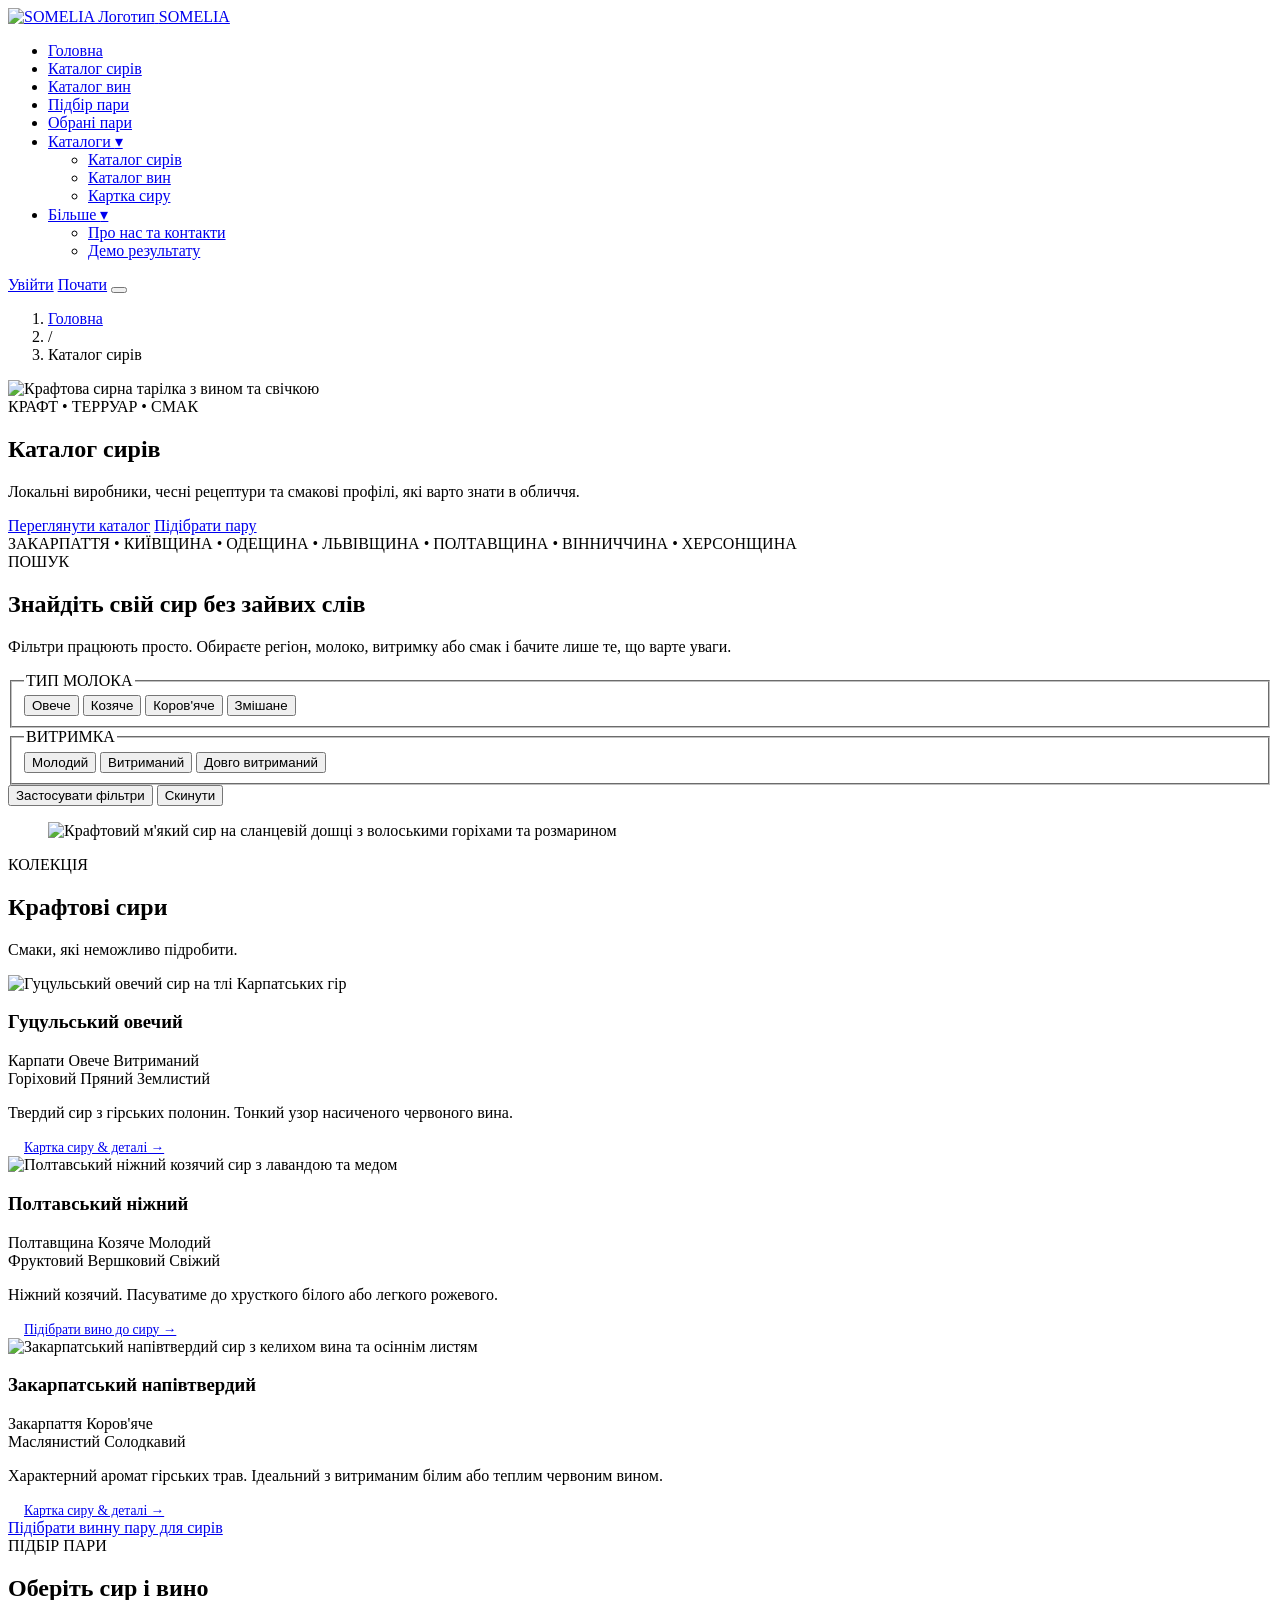
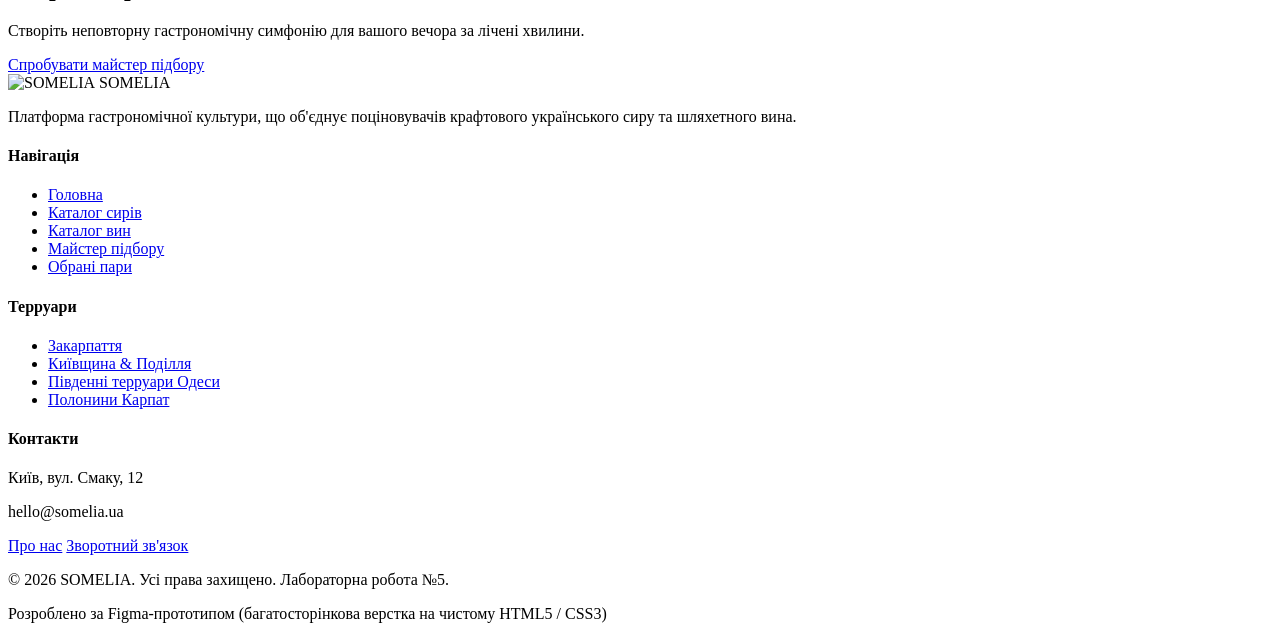
==== cheese-catalog.html @ 2a5dd24c "feat(core): додати семантичну структуру лендингу та сторінок SOMELIA" ====
﻿<!DOCTYPE html>
<html lang="uk">
<head>
  <meta charset="UTF-8">
  <meta name="viewport" content="width=device-width, initial-scale=1.0">
  <meta name="description" content="Каталог українських крафтових сирів SOMELIA. Локальні сироварні, чесні рецептури, витримка та підбір ідеального вина.">
  <title>SOMELIA — Каталог сирів | Крафт, терруар, смак</title>

  <!-- Google Fonts: Playfair Display & Inter -->
  <link rel="preconnect" href="https://fonts.googleapis.com">
  <link rel="preconnect" href="https://fonts.gstatic.com" crossorigin>
  <link href="https://fonts.googleapis.com/css2?family=Inter:wght@400;500;600;700&family=Playfair+Display:ital,wght@0,500;0,600;0,700;1,400&display=swap" rel="stylesheet">

  <!-- Main Stylesheet -->
  <link rel="stylesheet" href="css/style.css">
  <script src="js/mobile-nav.js"></script>
</head>
<body>

  <!-- ================= SITE HEADER ================= -->
  <header class="site-header" role="banner">
    <div class="container header-container">
      <a href="index.html" class="brand-logo" aria-label="SOMELIA — На головну">
        <img src="assets/images/somelia_sheep_icon.png" alt="SOMELIA Логотип" class="logo-icon" width="38" height="38">
        <span class="logo-text">SOMELIA</span>
      </a>

      <!-- Desktop Navigation -->
      <nav class="main-nav" aria-label="Головна навігація сайту">
        <ul class="nav-list">
          <li class="nav-item"><a href="index.html" class="nav-link">Головна</a></li>
          <li class="nav-item"><a href="cheese-catalog.html" class="nav-link active">Каталог сирів</a></li>
          <li class="nav-item"><a href="wine-catalog.html" class="nav-link">Каталог вин</a></li>
          <li class="nav-item"><a href="pairing-wizard.html" class="nav-link">Підбір пари</a></li>
          <li class="nav-item"><a href="favorites.html" class="nav-link">Обрані пари</a></li>
          <li class="nav-item dropdown">
            <a href="cheese-catalog.html" class="nav-link dropdown-toggle" aria-haspopup="true" aria-expanded="false">
              Каталоги <span class="chevron-icon">▾</span>
            </a>
            <ul class="dropdown-menu">
              <li><a href="cheese-catalog.html">Каталог сирів</a></li>
              <li><a href="wine-catalog.html">Каталог вин</a></li>
              <li><a href="product-card.html">Картка сиру</a></li>
            </ul>
          </li>
          <li class="nav-item dropdown">
            <a href="contacts.html" class="nav-link dropdown-toggle" aria-haspopup="true" aria-expanded="false">
              Більше <span class="chevron-icon">▾</span>
            </a>
            <ul class="dropdown-menu">
              <li><a href="contacts.html">Про нас та контакти</a></li>
              <li><a href="pairing-result.html">Демо результату</a></li>
            </ul>
          </li>
        </ul>
      </nav>

      <!-- Header Actions -->
      <div class="header-actions">
        <a href="contacts.html" class="login-link">Увійти</a>
        <a href="pairing-wizard.html" class="btn btn-primary-dark">Почати</a>
        <button class="mobile-menu-btn" id="mobileMenuToggle" onclick="toggleSomeliaMenu(event)" aria-label="Відкрити головне меню" aria-expanded="false">
          <span class="hamburger-bar"></span>
          <span class="hamburger-bar"></span>
          <span class="hamburger-bar"></span>
        </button>
      </div>
    </div>

    <!-- Mobile Drawer Navigation -->
    <div id="mobileMenu" class="mobile-nav-drawer" style="display:none;">
      <nav class="mobile-nav-links">
        <a href="index.html">Головна</a>
        <a href="cheese-catalog.html">Каталог сирів</a>
        <a href="wine-catalog.html">Каталог вин</a>
        <a href="pairing-wizard.html">Підбір пари</a>
        <a href="favorites.html">Обрані пари</a>
        <a href="contacts.html">Про нас та контакти</a>
      </nav>
      <div class="mobile-nav-actions">
        <a href="contacts.html" class="mobile-btn-outline">Увійти в кабінет</a>
        <a href="pairing-wizard.html" class="mobile-btn-primary">Почати підбір пари</a>
      </div>
    </div>
  </header>

  <!-- ================= BREADCRUMBS ================= -->
  <nav class="breadcrumbs-nav" aria-label="Шлях сторінками">
    <div class="container">
      <ol class="breadcrumbs-list">
        <li><a href="index.html">Головна</a></li>
        <li class="breadcrumbs-sep">/</li>
        <li class="breadcrumbs-current" aria-current="page">Каталог сирів</li>
      </ol>
    </div>
  </nav>

  <!-- ================= MAIN CONTENT ================= -->
  <main id="main-content">

    <!-- 1. SECTION: HERO «Каталог сирів» -->
    <section class="catalog-hero-section" aria-labelledby="catalog-hero-title">
      <div class="catalog-hero-bg">
        <img src="assets/images/cheese_hero.png" alt="Крафтова сирна тарілка з вином та свічкою" class="catalog-hero-img">
        <div class="catalog-hero-overlay"></div>
      </div>
      <div class="container catalog-hero-container">
        <div class="catalog-hero-content">
          <span class="eyebrow-gold">КРАФТ • ТЕРРУАР • СМАК</span>
          <h1 id="catalog-hero-title" class="catalog-hero-title">Каталог сирів</h1>
          <p class="catalog-hero-subtitle">Локальні виробники, чесні рецептури та смакові профілі, які варто знати в обличчя.</p>
          <div class="catalog-hero-btns">
            <a href="#cheese-collection" class="btn btn-gold">Переглянути каталог</a>
            <a href="pairing-wizard.html" class="btn btn-outline-light">Підібрати пару</a>
          </div>
        </div>
      </div>

      <!-- Terroir Regions Yellow Strip -->
      <nav class="terroir-strip" aria-label="Регіони терруарів">
        <div class="container terroir-container">
          <span class="terroir-tag">ЗАКАРПАТТЯ</span>
          <span class="terroir-sep">•</span>
          <span class="terroir-tag">КИЇВЩИНА</span>
          <span class="terroir-sep">•</span>
          <span class="terroir-tag">ОДЕЩИНА</span>
          <span class="terroir-sep">•</span>
          <span class="terroir-tag">ЛЬВІВЩИНА</span>
          <span class="terroir-sep">•</span>
          <span class="terroir-tag">ПОЛТАВЩИНА</span>
          <span class="terroir-sep">•</span>
          <span class="terroir-tag">ВІННИЧЧИНА</span>
          <span class="terroir-sep">•</span>
          <span class="terroir-tag">ХЕРСОНЩИНА</span>
        </div>
      </nav>
    </section>

    <!-- 2. SECTION: ФІЛЬТРАЦІЯ «Знайдіть свій сир без зайвих слів» -->
    <section class="find-cheese-section" aria-labelledby="find-cheese-title">
      <div class="container find-cheese-container">
        <!-- Left: Filters & Form -->
        <div class="find-cheese-content">
          <span class="section-eyebrow">ПОШУК</span>
          <h2 id="find-cheese-title" class="find-cheese-title">Знайдіть свій сир без зайвих слів</h2>
          <p class="find-cheese-desc">Фільтри працюють просто. Обираєте регіон, молоко, витримку або смак і бачите лише те, що варте уваги.</p>

          <form class="cheese-filter-form" role="search" aria-label="Фільтри сирів">
            <!-- Filter Group: Milk Type -->
            <fieldset class="filter-group">
              <legend class="filter-label">ТИП МОЛОКА</legend>
              <div class="filter-pill-options">
                <button type="button" class="btn-filter-pill active" aria-pressed="true">Овече</button>
                <button type="button" class="btn-filter-pill" aria-pressed="false">Козяче</button>
                <button type="button" class="btn-filter-pill" aria-pressed="false">Коров'яче</button>
                <button type="button" class="btn-filter-pill" aria-pressed="false">Змішане</button>
              </div>
            </fieldset>

            <!-- Filter Group: Aging -->
            <fieldset class="filter-group">
              <legend class="filter-label">ВИТРИМКА</legend>
              <div class="filter-pill-options">
                <button type="button" class="btn-filter-pill" aria-pressed="false">Молодий</button>
                <button type="button" class="btn-filter-pill active" aria-pressed="true">Витриманий</button>
                <button type="button" class="btn-filter-pill" aria-pressed="false">Довго витриманий</button>
              </div>
            </fieldset>

            <!-- Buttons -->
            <div class="filter-actions-row">
              <button type="button" class="btn btn-primary-dark">Застосувати фільтри</button>
              <button type="reset" class="btn btn-outline-dark">Скинути</button>
            </div>
          </form>
        </div>

        <!-- Right: Rounded Photo -->
        <div class="find-cheese-visual">
          <figure class="cheese-photo-frame">
            <img src="assets/images/soft_cheese.png" alt="Крафтовий м'який сир на сланцевій дошці з волоськими горіхами та розмарином" class="rounded-cheese-img" loading="lazy">
          </figure>
        </div>
      </div>
    </section>

    <!-- 3. SECTION: «Крафтові сири» (Колекція) -->
    <section id="cheese-collection" class="collection-section" aria-labelledby="collection-title">
      <div class="container">
        <header class="section-header-center">
          <span class="eyebrow-gold">КОЛЕКЦІЯ</span>
          <h2 id="collection-title" class="collection-title">Крафтові сири</h2>
          <p class="collection-subtitle">Смаки, які неможливо підробити.</p>
      
    </header>

        <!-- 3 Cards Grid -->
        <div class="cards-grid cards-grid-3">
          <!-- Card 1: Гуцульський овечий -->
          <article class="cheese-craft-card">
            <div class="cheese-craft-img-wrap">
              <img src="assets/images/cheese_hutsul.png" alt="Гуцульський овечий сир на тлі Карпатських гір" class="cheese-craft-img" loading="lazy">
            </div>
            <div class="cheese-craft-body">
              <h3 class="cheese-craft-title">Гуцульський овечий</h3>
              
              <!-- Badges Row 1: Region & Characteristics -->
              <div class="badge-row">
                <span class="badge-ivory">Карпати</span>
                <span class="badge-ivory">Овече</span>
                <span class="badge-ivory">Витриманий</span>
              </div>

              <!-- Badges Row 2: Taste Profile -->
              <div class="badge-row">
                <span class="badge-amber">Горіховий</span>
                <span class="badge-amber">Пряний</span>
                <span class="badge-amber">Землистий</span>
              </div>

              <p class="cheese-craft-desc">Твердий сир з гірських полонин. Тонкий узор насиченого червоного вина.</p>
              
              <div style="margin-top: 14px;">
                <a href="product-card.html" class="btn btn-outline-dark" style="font-size:0.85rem; padding: 6px 16px; width:100%;">Картка сиру &amp; деталі →</a>
              </div>
            </div>
          </article>

          <!-- Card 2: Полтавський ніжний -->
          <article class="cheese-craft-card">
            <div class="cheese-craft-img-wrap">
              <img src="assets/images/cheese_poltava.png" alt="Полтавський ніжний козячий сир з лавандою та медом" class="cheese-craft-img" loading="lazy">
            </div>
            <div class="cheese-craft-body">
              <h3 class="cheese-craft-title">Полтавський ніжний</h3>

              <!-- Badges Row 1: Region & Characteristics -->
              <div class="badge-row">
                <span class="badge-ivory">Полтавщина</span>
                <span class="badge-ivory">Козяче</span>
                <span class="badge-ivory">Молодий</span>
              </div>

              <!-- Badges Row 2: Taste Profile -->
              <div class="badge-row">
                <span class="badge-amber">Фруктовий</span>
                <span class="badge-amber">Вершковий</span>
                <span class="badge-amber">Свіжий</span>
              </div>

              <p class="cheese-craft-desc">Ніжний козячий. Пасуватиме до хрусткого білого або легкого рожевого.</p>

              <div style="margin-top: 14px;">
                <a href="pairing-wizard.html" class="btn btn-outline-dark" style="font-size:0.85rem; padding: 6px 16px; width:100%;">Підібрати вино до сиру →</a>
              </div>
            </div>
          </article>

          <!-- Card 3: Закарпатський напівтвердий -->
          <article class="cheese-craft-card">
            <div class="cheese-craft-img-wrap">
              <img src="assets/images/cheese_zakarpattya.png" alt="Закарпатський напівтвердий сир з келихом вина та осіннім листям" class="cheese-craft-img" loading="lazy">
            </div>
            <div class="cheese-craft-body">
              <h3 class="cheese-craft-title">Закарпатський напівтвердий</h3>

              <!-- Badges Row 1: Region & Characteristics -->
              <div class="badge-row">
                <span class="badge-ivory">Закарпаття</span>
                <span class="badge-ivory">Коров'яче</span>
              </div>

              <!-- Badges Row 2: Taste Profile -->
              <div class="badge-row">
                <span class="badge-amber">Маслянистий</span>
                <span class="badge-amber">Солодкавий</span>
              </div>

              <p class="cheese-craft-desc">Характерний аромат гірських трав. Ідеальний з витриманим білим або теплим червоним вином.</p>

              <div style="margin-top: 14px;">
                <a href="product-card.html" class="btn btn-outline-dark" style="font-size:0.85rem; padding: 6px 16px; width:100%;">Картка сиру &amp; деталі →</a>
              </div>
            </div>
          </article>
        </div>

        <!-- Section Bottom Button -->
        <div class="collection-bottom-cta">
          <a href="pairing-wizard.html" class="btn btn-outline-collection">Підібрати винну пару для сирів</a>
        </div>
      </div>
    </section>

    <!-- 4. SECTION: ПІДБІР ПАРИ (Wine Bordeaux Banner) -->
    <section class="wine-banner-section" aria-labelledby="wine-banner-title">
      <div class="container wine-banner-container">
        <span class="eyebrow-wine">ПІДБІР ПАРИ</span>
        <h2 id="wine-banner-title" class="wine-banner-title">Оберіть сир і вино</h2>
        <p class="wine-banner-subtitle">Створіть неповторну гастрономічну симфонію для вашого вечора за лічені хвилини.</p>
        <div class="wine-banner-cta">
          <a href="pairing-wizard.html" class="btn btn-gold">Спробувати майстер підбору</a>
        </div>
      </div>
    </section>

  </main>

  <!-- ================= SITE FOOTER ================= -->
  <footer class="site-footer" role="contentinfo">
    <div class="container footer-container">
      <div class="footer-top-grid">
        <!-- Brand Info -->
        <div class="footer-col brand-col">
          <div class="footer-brand">
            <img src="assets/images/somelia_sheep_icon.png" alt="SOMELIA" class="footer-logo-img" width="34" height="34">
            <span class="footer-brand-title">SOMELIA</span>
          </div>
          <p class="footer-tagline">Платформа гастрономічної культури, що об'єднує поціновувачів крафтового українського сиру та шляхетного вина.</p>
        </div>

        <!-- Nav Links -->
        <div class="footer-col">
          <h4 class="footer-heading">Навігація</h4>
          <ul class="footer-links">
            <li><a href="index.html">Головна</a></li>
            <li><a href="cheese-catalog.html">Каталог сирів</a></li>
            <li><a href="wine-catalog.html">Каталог вин</a></li>
            <li><a href="pairing-wizard.html">Майстер підбору</a></li>
            <li><a href="favorites.html">Обрані пари</a></li>
          </ul>
        </div>

        <!-- Terroirs -->
        <div class="footer-col">
          <h4 class="footer-heading">Терруари</h4>
          <ul class="footer-links">
            <li><a href="cheese-catalog.html">Закарпаття</a></li>
            <li><a href="cheese-catalog.html">Київщина &amp; Поділля</a></li>
            <li><a href="cheese-catalog.html">Південні терруари Одеси</a></li>
            <li><a href="cheese-catalog.html">Полонини Карпат</a></li>
          </ul>
        </div>

        <!-- Contacts -->
        <div class="footer-col">
          <h4 class="footer-heading">Контакти</h4>
          <p class="footer-contact-item">Київ, вул. Смаку, 12</p>
          <p class="footer-contact-item">hello@somelia.ua</p>
          <div class="footer-socials">
            <a href="contacts.html">Про нас</a>
            <a href="contacts.html">Зворотний зв'язок</a>
          </div>
        </div>
      </div>

      <div class="footer-bottom-bar">
        <p class="copyright">© 2026 SOMELIA. Усі права захищено. Лабораторна робота №5.</p>
        <p class="made-with">Розроблено за Figma-прототипом (багатосторінкова верстка на чистому HTML5 / CSS3)</p>
      </div>
    </div>
  </footer>


  <!-- Universal Mobile Navigation Script -->
  <script src="js/mobile-nav.js"></script>
</body>
</html>
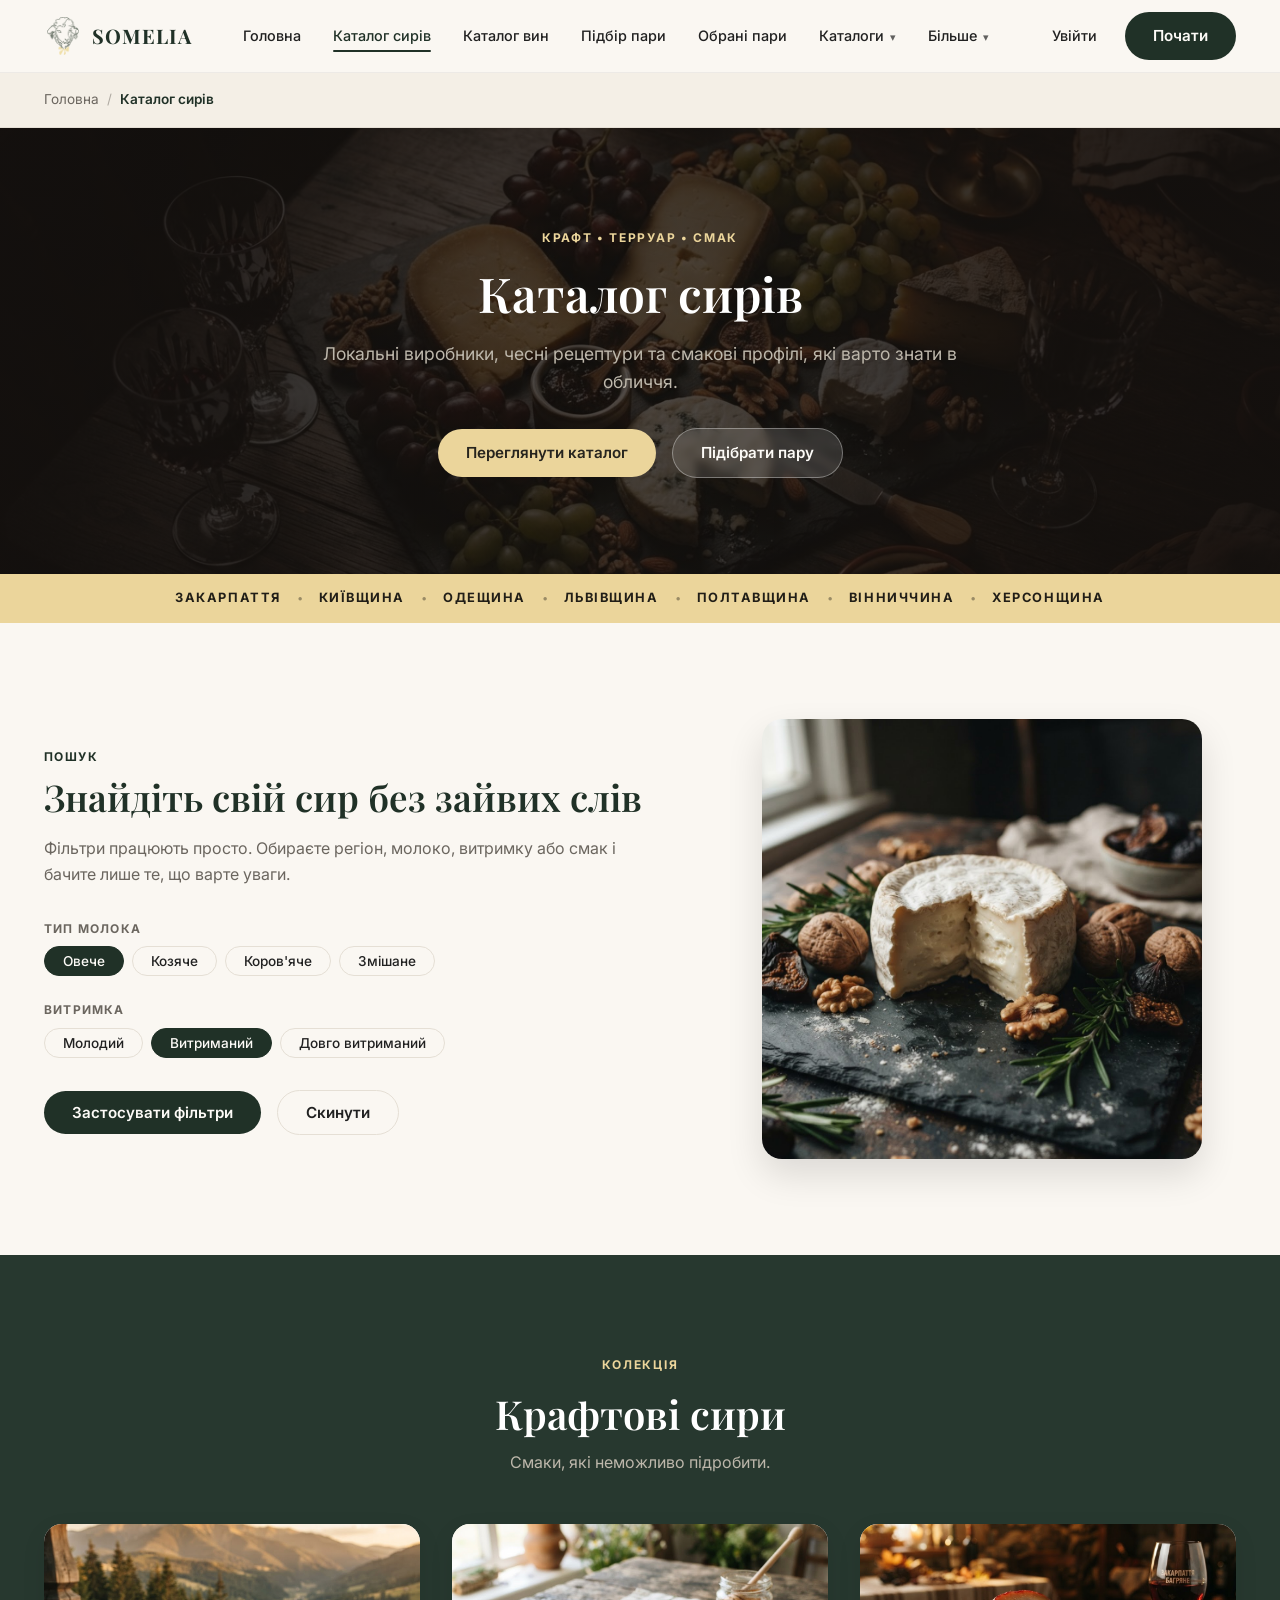
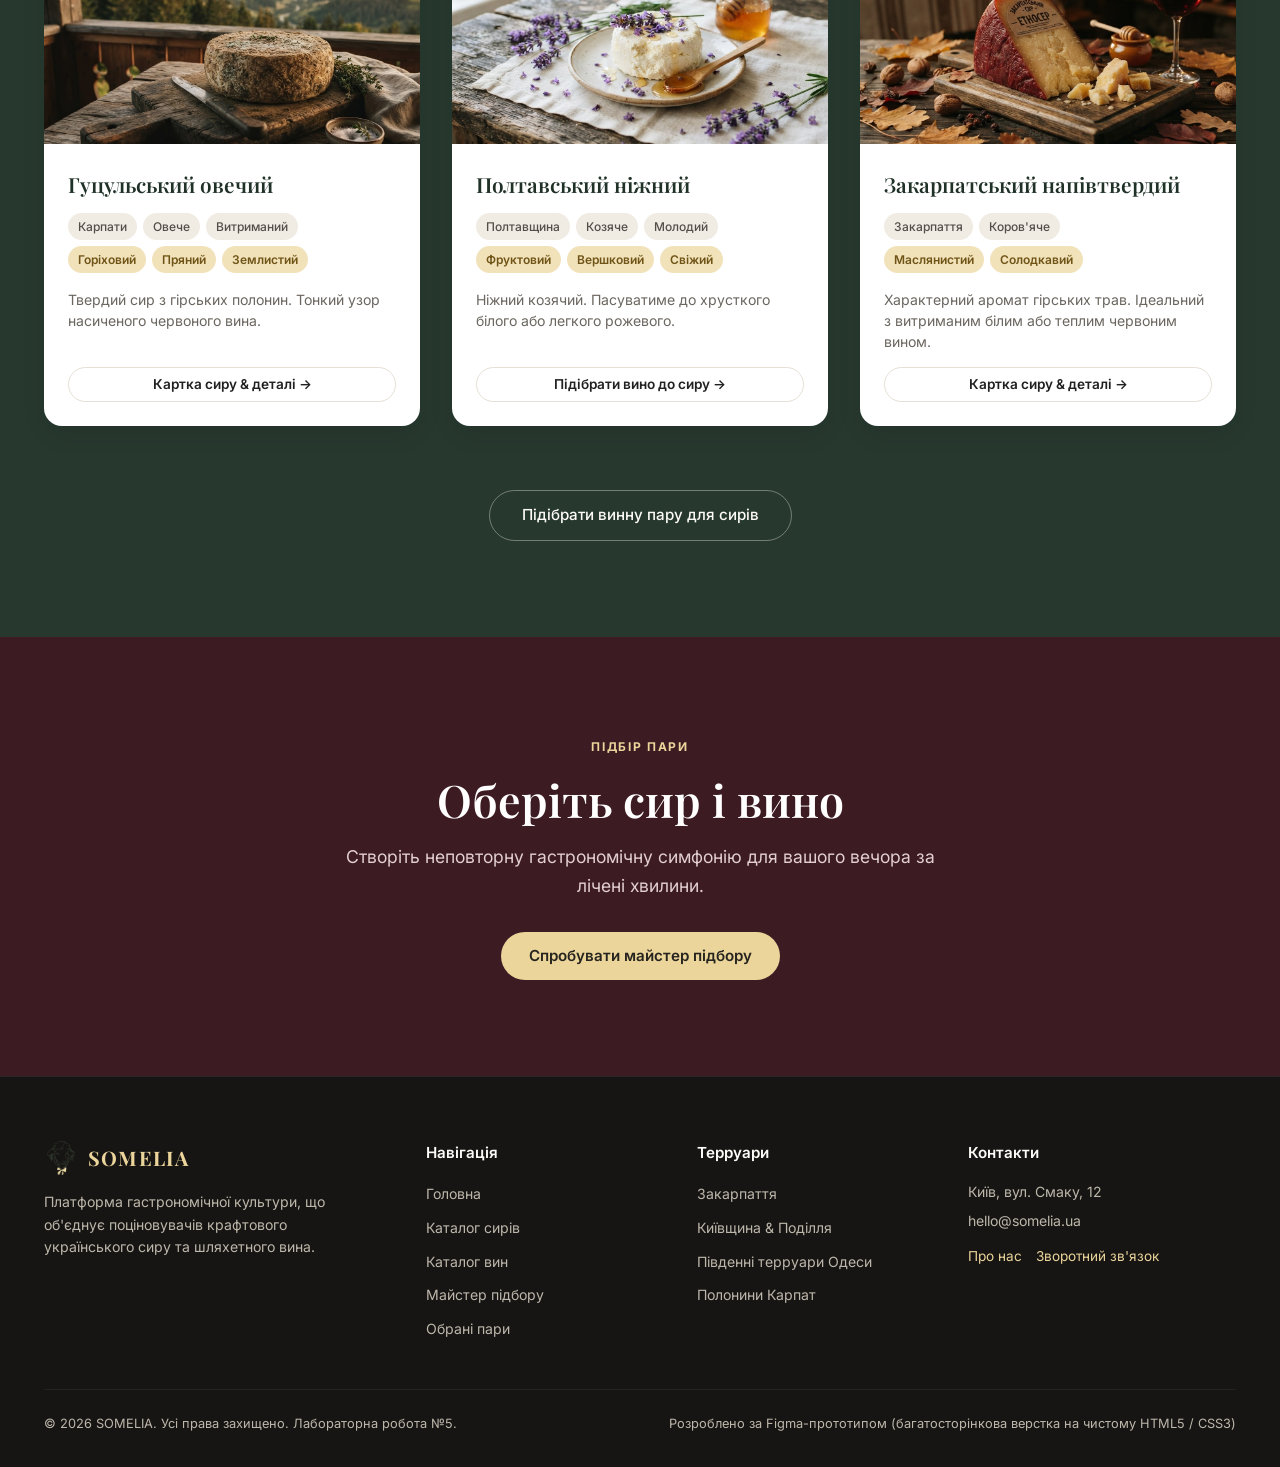
==== commit 6b2559bd: "build: налаштовано CI/CD конвеєр через GitHub Actions та проведено Lighthouse-оптимізацію" ====
--- a/cheese-catalog.html
+++ b/cheese-catalog.html
@@ -5,6 +5,9 @@
   <meta name="viewport" content="width=device-width, initial-scale=1.0">
   <meta name="description" content="Каталог українських крафтових сирів SOMELIA. Локальні сироварні, чесні рецептури, витримка та підбір ідеального вина.">
   <title>SOMELIA — Каталог сирів | Крафт, терруар, смак</title>
+  <!-- Favicon & Canonical -->
+  <link rel="icon" type="image/png" href="assets/images/somelia_sheep_icon.png">
+  <link rel="canonical" href="https://rusincuk.github.io/somelia/cheese-catalog.html">
 
   <!-- Google Fonts: Playfair Display & Inter -->
   <link rel="preconnect" href="https://fonts.googleapis.com">
@@ -13,7 +16,6 @@
 
   <!-- Main Stylesheet -->
   <link rel="stylesheet" href="css/style.css">
-  <script src="js/mobile-nav.js"></script>
 </head>
 <body>
 
@@ -363,7 +365,7 @@
 
 
   <!-- Universal Mobile Navigation Script -->
-  <script src="js/mobile-nav.js"></script>
+  <script src="js/mobile-nav.js" defer></script>
 </body>
 </html>
 
--- a/css/style.css
+++ b/css/style.css
@@ -0,0 +1,1865 @@
+/* ==========================================================================
+   SOMELIA — Craft Cheese & Fine Wine Pairing
+   Lab 05: Semantic HTML5 Layout & Pure CSS3 Architecture
+   ========================================================================== */
+
+/* --------------------------------------------------------------------------
+   1. CSS Custom Properties (:root Variables)
+   -------------------------------------------------------------------------- */
+:root {
+  /* Color Palette matching Figma Prototype */
+  --color-cream-bg: #FAF7F2;
+  --color-cream-surface: #F4EFE6;
+  --color-cream-card: #FFFFFF;
+  
+  --color-dark-bg: #1A1715;
+  --color-dark-surface: #24201D;
+  --color-forest-bg: #27382F;
+  --color-forest-card: #314439;
+  --color-bordeaux-bg: #3D1B22;
+
+  --color-primary-dark: #203127;
+  --color-primary-dark-hover: #16241C;
+
+  --color-gold: #EBD59B;
+  --color-gold-hover: #DFCA8F;
+  --color-gold-text: #8A6D25;
+
+  --color-amber-badge: #F1E2BA;
+  --color-amber-badge-text: #705417;
+  --color-ivory-badge: #F0ECE4;
+  --color-ivory-badge-text: #524F4A;
+
+  --color-text-main: #212121;
+  --color-text-muted: #6B665F;
+  --color-text-light: #FDFBF7;
+  --color-text-light-muted: #BDB7AB;
+
+  --color-border: #E5DFD5;
+  --color-border-dark: #3A3530;
+
+  /* Typography */
+  --font-serif: 'Playfair Display', Georgia, 'Times New Roman', serif;
+  --font-sans: 'Inter', -apple-system, BlinkMacSystemFont, 'Segoe UI', Roboto, sans-serif;
+
+  /* Spacing */
+  --spacing-xs: 4px;
+  --spacing-sm: 8px;
+  --spacing-md: 16px;
+  --spacing-lg: 24px;
+  --spacing-xl: 32px;
+  --spacing-2xl: 48px;
+  --spacing-3xl: 64px;
+  --spacing-4xl: 96px;
+
+  /* Radius */
+  --radius-sm: 6px;
+  --radius-md: 12px;
+  --radius-lg: 18px;
+  --radius-xl: 24px;
+  --radius-pill: 9999px;
+
+  /* Transitions & Shadows */
+  --transition-fast: 0.2s ease;
+  --transition-normal: 0.3s ease;
+  --shadow-sm: 0 2px 8px rgba(0, 0, 0, 0.04);
+  --shadow-md: 0 8px 24px rgba(0, 0, 0, 0.08);
+  --shadow-lg: 0 16px 36px rgba(0, 0, 0, 0.12);
+}
+
+/* --------------------------------------------------------------------------
+   2. Reset & Base Styles
+   -------------------------------------------------------------------------- */
+*, *::before, *::after {
+  box-sizing: border-box;
+  margin: 0;
+  padding: 0;
+}
+
+html {
+  font-size: 16px;
+  scroll-behavior: smooth;
+}
+
+body {
+  font-family: var(--font-sans);
+  font-size: 1rem;
+  line-height: 1.6;
+  color: var(--color-text-main);
+  background-color: var(--color-cream-bg);
+  -webkit-font-smoothing: antialiased;
+  -moz-osx-font-smoothing: grayscale;
+}
+
+img {
+  max-width: 100%;
+  height: auto;
+  display: block;
+}
+
+a {
+  color: inherit;
+  text-decoration: none;
+  transition: color var(--transition-fast);
+}
+
+ul {
+  list-style: none;
+}
+
+button {
+  font-family: inherit;
+  font-size: inherit;
+  border: none;
+  background: none;
+  cursor: pointer;
+  transition: all var(--transition-fast);
+}
+
+fieldset {
+  border: none;
+  padding: 0;
+  margin: 0;
+}
+
+/* Accessibility Utility */
+.sr-only {
+  position: absolute;
+  width: 1px;
+  height: 1px;
+  padding: 0;
+  margin: -1px;
+  overflow: hidden;
+  clip: rect(0, 0, 0, 0);
+  white-space: nowrap;
+  border-width: 0;
+}
+
+/* --------------------------------------------------------------------------
+   3. Container & Layout Utilities
+   -------------------------------------------------------------------------- */
+.container {
+  width: 100%;
+  max-width: 1240px;
+  margin-left: auto;
+  margin-right: auto;
+  padding-left: var(--spacing-lg);
+  padding-right: var(--spacing-lg);
+}
+
+.section-header-center {
+  text-align: center;
+  max-width: 720px;
+  margin-left: auto;
+  margin-right: auto;
+  margin-bottom: var(--spacing-2xl);
+}
+
+.section-eyebrow {
+  display: inline-block;
+  font-size: 0.75rem;
+  font-weight: 700;
+  letter-spacing: 0.12em;
+  text-transform: uppercase;
+  color: var(--color-primary-dark);
+  margin-bottom: var(--spacing-sm);
+}
+
+.eyebrow-gold {
+  display: inline-block;
+  font-size: 0.75rem;
+  font-weight: 700;
+  letter-spacing: 0.14em;
+  text-transform: uppercase;
+  color: var(--color-gold);
+  margin-bottom: var(--spacing-sm);
+}
+
+.eyebrow-wine {
+  display: inline-block;
+  font-size: 0.75rem;
+  font-weight: 700;
+  letter-spacing: 0.14em;
+  text-transform: uppercase;
+  color: var(--color-gold);
+  margin-bottom: var(--spacing-sm);
+}
+
+/* --------------------------------------------------------------------------
+   4. Buttons & Badges
+   -------------------------------------------------------------------------- */
+.btn {
+  display: inline-flex;
+  align-items: center;
+  justify-content: center;
+  padding: 12px 28px;
+  border-radius: var(--radius-pill);
+  font-weight: 600;
+  font-size: 0.95rem;
+  text-align: center;
+  white-space: nowrap;
+  transition: all var(--transition-normal);
+  cursor: pointer;
+}
+
+.btn-primary-dark {
+  background-color: var(--color-primary-dark);
+  color: var(--color-text-light);
+}
+
+.btn-primary-dark:hover {
+  background-color: var(--color-primary-dark-hover);
+  transform: translateY(-1px);
+  box-shadow: var(--shadow-sm);
+}
+
+.btn-gold {
+  background-color: var(--color-gold);
+  color: #26241E;
+}
+
+.btn-gold:hover {
+  background-color: var(--color-gold-hover);
+  transform: translateY(-2px);
+  box-shadow: 0 4px 14px rgba(235, 213, 155, 0.4);
+}
+
+.btn-outline-light {
+  background-color: rgba(255, 255, 255, 0.12);
+  color: var(--color-text-light);
+  border: 1px solid rgba(255, 255, 255, 0.35);
+  backdrop-filter: blur(4px);
+}
+
+.btn-outline-light:hover {
+  background-color: rgba(255, 255, 255, 0.22);
+  border-color: rgba(255, 255, 255, 0.6);
+  transform: translateY(-1px);
+}
+
+.btn-outline-dark {
+  background-color: transparent;
+  color: var(--color-text-main);
+  border: 1px solid var(--color-border);
+}
+
+.btn-outline-dark:hover {
+  border-color: var(--color-text-main);
+  background-color: rgba(0, 0, 0, 0.03);
+}
+
+.btn-outline-collection {
+  display: inline-flex;
+  align-items: center;
+  padding: 12px 32px;
+  border-radius: var(--radius-pill);
+  border: 1px solid rgba(255, 255, 255, 0.35);
+  color: var(--color-text-light);
+  font-weight: 500;
+  font-size: 0.95rem;
+}
+
+.btn-outline-collection:hover {
+  border-color: var(--color-gold);
+  color: var(--color-gold);
+  background-color: rgba(255, 255, 255, 0.05);
+}
+
+.btn-card-details {
+  display: inline-flex;
+  align-items: center;
+  margin-top: var(--spacing-md);
+  font-size: 0.88rem;
+  font-weight: 600;
+  color: var(--color-gold);
+  transition: transform var(--transition-fast);
+}
+
+.btn-card-details:hover {
+  color: #FFF;
+  transform: translateX(4px);
+}
+
+/* Badges */
+.badge-row {
+  display: flex;
+  flex-wrap: wrap;
+  gap: 6px;
+  margin-bottom: 6px;
+}
+
+.badge-ivory {
+  display: inline-block;
+  padding: 4px 10px;
+  background-color: var(--color-ivory-badge);
+  color: var(--color-ivory-badge-text);
+  font-size: 0.75rem;
+  font-weight: 500;
+  border-radius: var(--radius-pill);
+}
+
+.badge-amber {
+  display: inline-block;
+  padding: 4px 10px;
+  background-color: var(--color-amber-badge);
+  color: var(--color-amber-badge-text);
+  font-size: 0.75rem;
+  font-weight: 600;
+  border-radius: var(--radius-pill);
+}
+
+/* --------------------------------------------------------------------------
+   5. SITE HEADER
+   -------------------------------------------------------------------------- */
+.site-header {
+  position: sticky;
+  top: 0;
+  z-index: 100;
+  background-color: var(--color-cream-bg);
+  border-bottom: 1px solid rgba(0, 0, 0, 0.05);
+  backdrop-filter: blur(10px);
+}
+
+.header-container {
+  display: flex;
+  align-items: center;
+  justify-content: space-between;
+  height: 72px;
+}
+
+.brand-logo {
+  display: flex;
+  align-items: center;
+  gap: 10px;
+  font-family: var(--font-serif);
+  font-size: 1.25rem;
+  font-weight: 700;
+  letter-spacing: 0.05em;
+  color: var(--color-primary-dark);
+}
+
+.logo-icon {
+  width: 38px;
+  height: 38px;
+  object-fit: contain;
+}
+
+.main-nav {
+  display: flex;
+  align-items: center;
+}
+
+.nav-list {
+  display: flex;
+  align-items: center;
+  gap: var(--spacing-lg);
+}
+
+.nav-link {
+  font-size: 0.9rem;
+  font-weight: 500;
+  color: var(--color-text-main);
+  padding: 8px 4px;
+  position: relative;
+}
+
+.nav-link:hover,
+.nav-link.active {
+  color: var(--color-primary-dark);
+}
+
+.nav-link.active::after {
+  content: '';
+  position: absolute;
+  bottom: 0;
+  left: 4px;
+  right: 4px;
+  height: 2px;
+  background-color: var(--color-primary-dark);
+  border-radius: 2px;
+}
+
+.dropdown {
+  position: relative;
+}
+
+.chevron-icon {
+  font-size: 0.7rem;
+  margin-left: 2px;
+  opacity: 0.7;
+}
+
+.dropdown-menu {
+  position: absolute;
+  top: 100%;
+  left: 0;
+  background: var(--color-cream-card);
+  box-shadow: var(--shadow-md);
+  border-radius: var(--radius-md);
+  padding: 8px 0;
+  min-width: 160px;
+  display: none;
+  border: 1px solid var(--color-border);
+}
+
+.dropdown-menu a {
+  display: block;
+  padding: 8px 16px;
+  font-size: 0.85rem;
+  color: var(--color-text-main);
+}
+
+.dropdown-menu a:hover {
+  background: var(--color-cream-surface);
+  color: var(--color-primary-dark);
+}
+
+.dropdown:hover .dropdown-menu {
+  display: block;
+}
+
+.header-actions {
+  display: flex;
+  align-items: center;
+  gap: var(--spacing-md);
+}
+
+.login-link {
+  font-size: 0.9rem;
+  font-weight: 500;
+  color: var(--color-text-main);
+  padding: 6px 12px;
+}
+
+.login-link:hover {
+  color: var(--color-primary-dark);
+}
+
+.mobile-menu-btn {
+  display: none;
+  flex-direction: column;
+  gap: 5px;
+  padding: 8px;
+  cursor: pointer;
+  touch-action: manipulation;
+  background: transparent;
+  border: none;
+}
+
+.hamburger-bar {
+  width: 24px;
+  height: 2.5px;
+  background-color: var(--color-text-main);
+  border-radius: 2px;
+  transition: all 0.3s ease;
+  pointer-events: none;
+}
+
+.mobile-menu-btn.is-active .hamburger-bar:nth-child(1) {
+  transform: translateY(7.5px) rotate(45deg);
+}
+
+.mobile-menu-btn.is-active .hamburger-bar:nth-child(2) {
+  opacity: 0;
+  transform: scaleX(0);
+}
+
+.mobile-menu-btn.is-active .hamburger-bar:nth-child(3) {
+  transform: translateY(-7.5px) rotate(-45deg);
+}
+
+.mobile-nav-drawer {
+  display: none;
+  background-color: var(--color-cream-bg);
+  border-bottom: 1px solid var(--color-border);
+  box-shadow: 0 16px 36px rgba(0, 0, 0, 0.12);
+  padding: 16px 20px 24px;
+  width: 100%;
+}
+
+.mobile-nav-drawer.open {
+  display: block !important;
+}
+
+.mobile-nav-links {
+  display: flex;
+  flex-direction: column;
+  gap: 8px;
+}
+
+.mobile-nav-links a {
+  padding: 12px 16px;
+  border-radius: 12px;
+  font-weight: 500;
+  font-size: 1rem;
+  color: var(--color-text-main);
+  text-decoration: none;
+  transition: background-color 0.2s, color 0.2s;
+}
+
+.mobile-nav-links a:hover,
+.mobile-nav-links a.active {
+  background-color: var(--color-cream-surface);
+  color: var(--color-primary-dark);
+  font-weight: 600;
+}
+
+.mobile-nav-actions {
+  display: flex;
+  flex-direction: column;
+  gap: 10px;
+  margin-top: 16px;
+  padding-top: 16px;
+  border-top: 1px solid var(--color-border);
+}
+
+.mobile-btn-outline {
+  display: block;
+  text-align: center;
+  padding: 12px;
+  border-radius: 9999px;
+  border: 1px solid var(--color-border);
+  font-weight: 600;
+  font-size: 0.95rem;
+  background-color: #FFF;
+  color: var(--color-text-main);
+  text-decoration: none;
+}
+
+.mobile-btn-primary {
+  display: block;
+  text-align: center;
+  padding: 12px;
+  border-radius: 9999px;
+  background-color: var(--color-primary-dark);
+  color: #FFF;
+  font-weight: 600;
+  font-size: 0.95rem;
+  text-decoration: none;
+}
+
+/* --------------------------------------------------------------------------
+   6. HERO SECTION: «Смак, який об'єднує»
+   -------------------------------------------------------------------------- */
+.hero-home {
+  position: relative;
+  min-height: 520px;
+  display: flex;
+  align-items: center;
+  background-color: #2F3830;
+  background-image: 
+    linear-gradient(to right, rgba(23, 29, 25, 0.92) 0%, rgba(25, 32, 27, 0.75) 45%, rgba(25, 32, 27, 0.25) 100%),
+    url('../assets/images/hero_banner.png');
+  background-size: cover;
+  background-position: center right;
+  color: var(--color-text-light);
+  overflow: hidden;
+}
+
+.hero-container {
+  position: relative;
+  z-index: 2;
+  padding-top: var(--spacing-3xl);
+  padding-bottom: var(--spacing-3xl);
+}
+
+.hero-content {
+  max-width: 540px;
+}
+
+.hero-title {
+  font-family: var(--font-serif);
+  font-size: 3.5rem;
+  font-weight: 600;
+  line-height: 1.15;
+  color: #FFFFFF;
+  margin-bottom: var(--spacing-md);
+  letter-spacing: -0.01em;
+}
+
+.hero-subtitle {
+  font-size: 1.15rem;
+  font-weight: 400;
+  line-height: 1.6;
+  color: #EDE8E0;
+  margin-bottom: var(--spacing-2xl);
+  max-width: 460px;
+}
+
+.hero-cta-group {
+  display: flex;
+  align-items: center;
+  gap: var(--spacing-md);
+}
+
+/* --------------------------------------------------------------------------
+   7. HOW IT WORKS SECTION
+   -------------------------------------------------------------------------- */
+.how-it-works-section {
+  padding-top: var(--spacing-4xl);
+  padding-bottom: var(--spacing-4xl);
+  background-color: var(--color-cream-card);
+}
+
+.how-container {
+  display: grid;
+  grid-template-columns: 1fr 1fr;
+  gap: var(--spacing-3xl);
+  align-items: center;
+}
+
+.how-content {
+  max-width: 520px;
+}
+
+.steps-list {
+  display: flex;
+  flex-direction: column;
+  gap: var(--spacing-xl);
+  margin-top: var(--spacing-xl);
+  margin-bottom: var(--spacing-2xl);
+}
+
+.step-card {
+  display: flex;
+  align-items: flex-start;
+  gap: var(--spacing-lg);
+}
+
+.step-icon-wrapper {
+  flex-shrink: 0;
+  width: 52px;
+  height: 52px;
+  border-radius: 50%;
+  background-color: var(--color-gold);
+  display: flex;
+  align-items: center;
+  justify-content: center;
+  color: var(--color-primary-dark);
+}
+
+.step-icon {
+  width: 24px;
+  height: 24px;
+}
+
+.step-title {
+  font-family: var(--font-serif);
+  font-size: 1.35rem;
+  font-weight: 600;
+  color: var(--color-primary-dark);
+  margin-bottom: 4px;
+}
+
+.step-desc {
+  font-size: 0.95rem;
+  color: var(--color-text-muted);
+  line-height: 1.5;
+}
+
+.how-cta-row {
+  display: flex;
+  align-items: center;
+  gap: var(--spacing-lg);
+}
+
+.link-arrow {
+  font-size: 0.95rem;
+  font-weight: 600;
+  color: var(--color-primary-dark);
+  transition: transform var(--transition-fast);
+}
+
+.link-arrow:hover {
+  transform: translateX(4px);
+}
+
+.how-visual {
+  height: 100%;
+}
+
+.how-figure {
+  width: 100%;
+  height: 100%;
+  max-height: 480px;
+  border-top-left-radius: 48px;
+  border-bottom-right-radius: 24px;
+  overflow: hidden;
+  box-shadow: var(--shadow-lg);
+}
+
+.how-img {
+  width: 100%;
+  height: 100%;
+  object-fit: cover;
+  transition: transform 0.5s ease;
+}
+
+.how-figure:hover .how-img {
+  transform: scale(1.03);
+}
+
+/* --------------------------------------------------------------------------
+   8. DOBIRKA PAR SECTION
+   -------------------------------------------------------------------------- */
+.dobirka-section {
+  padding-top: var(--spacing-4xl);
+  padding-bottom: var(--spacing-4xl);
+  background-color: var(--color-dark-bg);
+  color: var(--color-text-light);
+}
+
+.dobirka-title {
+  font-family: var(--font-serif);
+  font-size: 2.5rem;
+  font-weight: 500;
+  color: #FFFFFF;
+  margin-bottom: var(--spacing-xs);
+}
+
+.dobirka-subtitle {
+  font-size: 1rem;
+  color: var(--color-text-light-muted);
+}
+
+.filter-chips-row {
+  display: flex;
+  align-items: center;
+  justify-content: center;
+  gap: 10px;
+  margin-bottom: var(--spacing-2xl);
+  flex-wrap: wrap;
+}
+
+.chip {
+  padding: 8px 20px;
+  border-radius: var(--radius-pill);
+  font-size: 0.88rem;
+  font-weight: 500;
+  background-color: transparent;
+  color: var(--color-text-light-muted);
+  border: 1px solid var(--color-border-dark);
+  cursor: pointer;
+  transition: all var(--transition-fast);
+}
+
+.chip:hover {
+  border-color: var(--color-gold);
+  color: var(--color-text-light);
+}
+
+.chip.active {
+  background-color: var(--color-gold);
+  color: #211E1A;
+  border-color: var(--color-gold);
+  font-weight: 600;
+}
+
+/* Cards Grid */
+.cards-grid {
+  display: grid;
+  gap: var(--spacing-xl);
+}
+
+.cards-grid-3 {
+  grid-template-columns: repeat(3, 1fr);
+}
+
+.pair-card {
+  background-color: var(--color-dark-surface);
+  border-radius: var(--radius-lg);
+  overflow: hidden;
+  border: 1px solid rgba(255, 255, 255, 0.06);
+  transition: transform var(--transition-normal), box-shadow var(--transition-normal);
+  display: flex;
+  flex-direction: column;
+}
+
+.pair-card:hover {
+  transform: translateY(-6px);
+  box-shadow: 0 12px 30px rgba(0, 0, 0, 0.4);
+  border-color: rgba(235, 213, 155, 0.3);
+}
+
+.pair-card-img-wrap {
+  position: relative;
+  height: 200px;
+  overflow: hidden;
+}
+
+.pair-card-img {
+  width: 100%;
+  height: 100%;
+  object-fit: cover;
+  transition: transform 0.4s ease;
+}
+
+.pair-card:hover .pair-card-img {
+  transform: scale(1.05);
+}
+
+.match-badge {
+  position: absolute;
+  top: 12px;
+  right: 12px;
+  background-color: rgba(23, 20, 18, 0.85);
+  color: var(--color-gold);
+  padding: 4px 10px;
+  border-radius: var(--radius-pill);
+  font-size: 0.75rem;
+  font-weight: 700;
+  border: 1px solid rgba(235, 213, 155, 0.4);
+  backdrop-filter: blur(4px);
+}
+
+.pair-card-body {
+  padding: var(--spacing-lg);
+  display: flex;
+  flex-direction: column;
+  flex-grow: 1;
+}
+
+.pair-tags {
+  display: flex;
+  gap: 8px;
+  margin-bottom: 10px;
+}
+
+.tag-light {
+  font-size: 0.75rem;
+  color: var(--color-text-light-muted);
+  background: rgba(255, 255, 255, 0.08);
+  padding: 3px 8px;
+  border-radius: var(--radius-sm);
+}
+
+.tag-gold {
+  font-size: 0.75rem;
+  color: var(--color-gold);
+  background: rgba(235, 213, 155, 0.12);
+  padding: 3px 8px;
+  border-radius: var(--radius-sm);
+}
+
+.pair-card-title {
+  font-family: var(--font-serif);
+  font-size: 1.25rem;
+  font-weight: 600;
+  color: #FFFFFF;
+  margin-bottom: 8px;
+}
+
+.pair-card-desc {
+  font-size: 0.88rem;
+  color: var(--color-text-light-muted);
+  line-height: 1.5;
+  flex-grow: 1;
+}
+
+/* --------------------------------------------------------------------------
+   9. QUICK FEATURES BAR
+   -------------------------------------------------------------------------- */
+.quick-features-bar {
+  background-color: var(--color-cream-surface);
+  border-top: 1px solid var(--color-border);
+  border-bottom: 1px solid var(--color-border);
+  padding: var(--spacing-lg) 0;
+}
+
+.features-grid {
+  display: grid;
+  grid-template-columns: repeat(4, 1fr);
+  gap: var(--spacing-md);
+}
+
+.feature-item {
+  display: flex;
+  align-items: flex-start;
+  gap: 12px;
+  padding: 12px;
+  border-radius: var(--radius-md);
+  transition: background-color var(--transition-fast);
+}
+
+.feature-item:hover {
+  background-color: rgba(255, 255, 255, 0.5);
+}
+
+.feature-icon {
+  flex-shrink: 0;
+  width: 24px;
+  height: 24px;
+  color: var(--color-primary-dark);
+}
+
+.feature-title {
+  font-size: 0.95rem;
+  font-weight: 600;
+  color: var(--color-text-main);
+  margin-bottom: 2px;
+}
+
+.feature-desc {
+  font-size: 0.8rem;
+  color: var(--color-text-muted);
+  line-height: 1.35;
+}
+
+/* --------------------------------------------------------------------------
+   10. SECTION: HERO «Каталог сирів»
+   -------------------------------------------------------------------------- */
+.catalog-hero-section {
+  position: relative;
+  padding-top: var(--spacing-4xl);
+  padding-bottom: 0;
+  background-color: #1F1916;
+  color: var(--color-text-light);
+  overflow: hidden;
+}
+
+.catalog-hero-bg {
+  position: absolute;
+  top: 0;
+  left: 0;
+  width: 100%;
+  height: 100%;
+  z-index: 1;
+}
+
+.catalog-hero-img {
+  width: 100%;
+  height: 100%;
+  object-fit: cover;
+}
+
+.catalog-hero-overlay {
+  position: absolute;
+  inset: 0;
+  background: radial-gradient(circle at center, rgba(20, 16, 14, 0.72) 0%, rgba(20, 16, 14, 0.94) 100%);
+}
+
+.catalog-hero-container {
+  position: relative;
+  z-index: 2;
+  text-align: center;
+  padding-bottom: var(--spacing-4xl);
+}
+
+.catalog-hero-content {
+  max-width: 680px;
+  margin-left: auto;
+  margin-right: auto;
+}
+
+.catalog-hero-title {
+  font-family: var(--font-serif);
+  font-size: 3rem;
+  font-weight: 600;
+  color: #FFFFFF;
+  margin-bottom: var(--spacing-sm);
+}
+
+.catalog-hero-subtitle {
+  font-size: 1.1rem;
+  color: var(--color-text-light-muted);
+  margin-bottom: var(--spacing-xl);
+  line-height: 1.6;
+}
+
+.catalog-hero-btns {
+  display: flex;
+  align-items: center;
+  justify-content: center;
+  gap: var(--spacing-md);
+}
+
+/* Terroir Strip */
+.terroir-strip {
+  position: relative;
+  z-index: 3;
+  background-color: var(--color-gold);
+  color: #211E17;
+  padding: 14px 0;
+  overflow-x: auto;
+}
+
+.terroir-container {
+  display: flex;
+  align-items: center;
+  justify-content: center;
+  gap: 16px;
+  white-space: nowrap;
+}
+
+.terroir-tag {
+  font-size: 0.8rem;
+  font-weight: 700;
+  letter-spacing: 0.12em;
+}
+
+.terroir-sep {
+  opacity: 0.4;
+  font-size: 0.7rem;
+}
+
+/* --------------------------------------------------------------------------
+   11. FIND CHEESE SECTION (FILTERS)
+   -------------------------------------------------------------------------- */
+.find-cheese-section {
+  padding-top: var(--spacing-4xl);
+  padding-bottom: var(--spacing-4xl);
+  background-color: var(--color-cream-bg);
+}
+
+.find-cheese-container {
+  display: grid;
+  grid-template-columns: 1.1fr 0.9fr;
+  gap: var(--spacing-3xl);
+  align-items: center;
+}
+
+.find-cheese-title {
+  font-family: var(--font-serif);
+  font-size: 2.3rem;
+  font-weight: 600;
+  line-height: 1.25;
+  color: var(--color-primary-dark);
+  margin-bottom: var(--spacing-md);
+}
+
+.find-cheese-desc {
+  font-size: 1rem;
+  color: var(--color-text-muted);
+  margin-bottom: var(--spacing-xl);
+  line-height: 1.6;
+}
+
+.filter-group {
+  margin-bottom: var(--spacing-lg);
+}
+
+.filter-label {
+  font-size: 0.75rem;
+  font-weight: 700;
+  letter-spacing: 0.1em;
+  color: var(--color-text-muted);
+  margin-bottom: 8px;
+  display: block;
+}
+
+.filter-pill-options {
+  display: flex;
+  flex-wrap: wrap;
+  gap: 8px;
+}
+
+.btn-filter-pill {
+  padding: 6px 18px;
+  border-radius: var(--radius-pill);
+  font-size: 0.85rem;
+  font-weight: 500;
+  background-color: transparent;
+  color: var(--color-text-main);
+  border: 1px solid var(--color-border);
+  transition: all var(--transition-fast);
+}
+
+.btn-filter-pill:hover {
+  border-color: var(--color-primary-dark);
+}
+
+.btn-filter-pill.active {
+  background-color: var(--color-primary-dark);
+  color: var(--color-text-light);
+  border-color: var(--color-primary-dark);
+}
+
+.filter-actions-row {
+  display: flex;
+  align-items: center;
+  gap: var(--spacing-md);
+  margin-top: var(--spacing-xl);
+}
+
+.find-cheese-visual {
+  display: flex;
+  justify-content: center;
+}
+
+.cheese-photo-frame {
+  max-width: 440px;
+  border-radius: 20px;
+  overflow: hidden;
+  box-shadow: var(--shadow-lg);
+}
+
+.rounded-cheese-img {
+  width: 100%;
+  height: 100%;
+  object-fit: cover;
+}
+
+/* --------------------------------------------------------------------------
+   12. CRAFT CHEESES COLLECTION SECTION
+   -------------------------------------------------------------------------- */
+.collection-section {
+  padding-top: var(--spacing-4xl);
+  padding-bottom: var(--spacing-4xl);
+  background-color: var(--color-forest-bg);
+  color: var(--color-text-light);
+}
+
+.collection-title {
+  font-family: var(--font-serif);
+  font-size: 2.5rem;
+  font-weight: 600;
+  color: #FFFFFF;
+  margin-bottom: var(--spacing-xs);
+}
+
+.collection-subtitle {
+  font-size: 1rem;
+  color: var(--color-text-light-muted);
+}
+
+.cheese-craft-card {
+  background-color: #FFFFFF;
+  color: var(--color-text-main);
+  border-radius: var(--radius-lg);
+  overflow: hidden;
+  box-shadow: var(--shadow-md);
+  transition: transform var(--transition-normal), box-shadow var(--transition-normal);
+  display: flex;
+  flex-direction: column;
+}
+
+.cheese-craft-card:hover {
+  transform: translateY(-6px);
+  box-shadow: var(--shadow-lg);
+}
+
+.cheese-craft-img-wrap {
+  height: 220px;
+  overflow: hidden;
+  background-color: #EDE7DC;
+}
+
+.cheese-craft-img {
+  width: 100%;
+  height: 100%;
+  object-fit: cover;
+  transition: transform 0.4s ease;
+}
+
+.cheese-craft-card:hover .cheese-craft-img {
+  transform: scale(1.04);
+}
+
+.cheese-craft-body {
+  padding: var(--spacing-lg);
+  display: flex;
+  flex-direction: column;
+  flex-grow: 1;
+}
+
+.cheese-craft-title {
+  font-family: var(--font-serif);
+  font-size: 1.3rem;
+  font-weight: 600;
+  color: var(--color-primary-dark);
+  margin-bottom: 12px;
+}
+
+.cheese-craft-desc {
+  font-size: 0.88rem;
+  color: var(--color-text-muted);
+  line-height: 1.5;
+  margin-top: 10px;
+  flex-grow: 1;
+}
+
+.collection-bottom-cta {
+  text-align: center;
+  margin-top: var(--spacing-3xl);
+}
+
+/* --------------------------------------------------------------------------
+   13. WINE BANNER SECTION (Bordeaux CTA)
+   -------------------------------------------------------------------------- */
+.wine-banner-section {
+  padding-top: var(--spacing-4xl);
+  padding-bottom: var(--spacing-4xl);
+  background-color: var(--color-bordeaux-bg);
+  color: var(--color-text-light);
+  text-align: center;
+}
+
+.wine-banner-container {
+  max-width: 680px;
+  margin-left: auto;
+  margin-right: auto;
+}
+
+.wine-banner-title {
+  font-family: var(--font-serif);
+  font-size: 2.8rem;
+  font-weight: 600;
+  color: #FFFFFF;
+  margin-bottom: var(--spacing-sm);
+}
+
+.wine-banner-subtitle {
+  font-size: 1.1rem;
+  color: #E2CFD2;
+  margin-bottom: var(--spacing-xl);
+  line-height: 1.6;
+}
+
+/* --------------------------------------------------------------------------
+   14. SITE FOOTER
+   -------------------------------------------------------------------------- */
+.site-footer {
+  background-color: #171513;
+  color: var(--color-text-light-muted);
+  padding-top: var(--spacing-3xl);
+  padding-bottom: var(--spacing-xl);
+  border-top: 1px solid rgba(255, 255, 255, 0.08);
+}
+
+.footer-top-grid {
+  display: grid;
+  grid-template-columns: 1.5fr 1fr 1fr 1.2fr;
+  gap: var(--spacing-2xl);
+  margin-bottom: var(--spacing-2xl);
+}
+
+.footer-brand {
+  display: flex;
+  align-items: center;
+  gap: 10px;
+  margin-bottom: var(--spacing-md);
+}
+
+.footer-logo-img {
+  width: 34px;
+  height: 34px;
+  object-fit: contain;
+}
+
+.footer-brand-title {
+  font-family: var(--font-serif);
+  font-size: 1.25rem;
+  font-weight: 700;
+  letter-spacing: 0.06em;
+  color: var(--color-gold);
+}
+
+.footer-tagline {
+  font-size: 0.88rem;
+  line-height: 1.6;
+  max-width: 320px;
+}
+
+.footer-heading {
+  font-size: 0.95rem;
+  font-weight: 600;
+  color: var(--color-text-light);
+  margin-bottom: var(--spacing-md);
+}
+
+.footer-links {
+  display: flex;
+  flex-direction: column;
+  gap: 8px;
+}
+
+.footer-links a {
+  font-size: 0.88rem;
+  color: var(--color-text-light-muted);
+}
+
+.footer-links a:hover {
+  color: var(--color-gold);
+}
+
+.footer-contact-item {
+  font-size: 0.88rem;
+  margin-bottom: 6px;
+}
+
+.footer-socials {
+  display: flex;
+  gap: 14px;
+  margin-top: 14px;
+}
+
+.footer-socials a {
+  font-size: 0.85rem;
+  color: var(--color-gold);
+}
+
+.footer-socials a:hover {
+  text-decoration: underline;
+}
+
+.footer-bottom-bar {
+  display: flex;
+  align-items: center;
+  justify-content: space-between;
+  padding-top: var(--spacing-lg);
+  border-top: 1px solid rgba(255, 255, 255, 0.06);
+  font-size: 0.8rem;
+}
+
+/* --------------------------------------------------------------------------
+   15. Responsive Design (Media Queries)
+   -------------------------------------------------------------------------- */
+@media (max-width: 1024px) {
+  .hero-title {
+    font-size: 2.8rem;
+  }
+
+  .features-grid {
+    grid-template-columns: repeat(2, 1fr);
+  }
+
+  .cards-grid-3 {
+    grid-template-columns: repeat(2, 1fr);
+  }
+
+  .footer-top-grid {
+    grid-template-columns: repeat(2, 1fr);
+    gap: var(--spacing-xl);
+  }
+}
+
+@media (max-width: 768px) {
+  /* Navigation */
+  .main-nav,
+  .login-link {
+    display: none;
+  }
+
+  .mobile-menu-btn {
+    display: flex;
+  }
+
+  /* Hero */
+  .hero-home {
+    min-height: 440px;
+    background-position: center;
+  }
+
+  .hero-title {
+    font-size: 2.2rem;
+  }
+
+  .hero-subtitle {
+    font-size: 1rem;
+  }
+
+  /* How it works */
+  .how-container {
+    grid-template-columns: 1fr;
+    gap: var(--spacing-2xl);
+  }
+
+  .how-figure {
+    height: 320px;
+    border-top-left-radius: 32px;
+  }
+
+  /* Catalog Hero */
+  .catalog-hero-title {
+    font-size: 2.2rem;
+  }
+
+  .catalog-hero-btns {
+    flex-direction: column;
+    width: 100%;
+  }
+
+  .catalog-hero-btns .btn {
+    width: 100%;
+  }
+
+  /* Find Cheese */
+  .find-cheese-container {
+    grid-template-columns: 1fr;
+    gap: var(--spacing-2xl);
+  }
+
+  .find-cheese-visual {
+    order: -1;
+  }
+
+  /* Grids */
+  .cards-grid-3 {
+    grid-template-columns: 1fr;
+  }
+
+  .features-grid {
+    grid-template-columns: 1fr;
+  }
+
+  .footer-top-grid {
+    grid-template-columns: 1fr;
+    gap: var(--spacing-lg);
+  }
+
+  .footer-bottom-bar {
+    flex-direction: column;
+    gap: 8px;
+    text-align: center;
+  }
+}
+
+/* --------------------------------------------------------------------------
+   16. BREADCRUMBS & INNER PAGE HEADERS
+   -------------------------------------------------------------------------- */
+.breadcrumbs-nav {
+  padding: var(--spacing-md) 0;
+  background-color: var(--color-cream-surface);
+  border-bottom: 1px solid var(--color-border);
+  font-size: 0.85rem;
+}
+
+.breadcrumbs-list {
+  display: flex;
+  align-items: center;
+  gap: 8px;
+  color: var(--color-text-muted);
+  list-style: none;
+  margin: 0;
+  padding: 0;
+}
+
+.breadcrumbs-list a:hover {
+  color: var(--color-primary-dark);
+  text-decoration: underline;
+}
+
+.breadcrumbs-sep {
+  opacity: 0.5;
+}
+
+.breadcrumbs-current {
+  color: var(--color-primary-dark);
+  font-weight: 600;
+}
+
+.page-header-banner {
+  padding: var(--spacing-3xl) 0 var(--spacing-2xl);
+  background-color: var(--color-cream-surface);
+  text-align: center;
+  border-bottom: 1px solid var(--color-border);
+}
+
+.page-header-title {
+  font-family: var(--font-serif);
+  font-size: 2.8rem;
+  font-weight: 600;
+  color: var(--color-primary-dark);
+  margin-bottom: var(--spacing-xs);
+}
+
+.page-header-subtitle {
+  font-size: 1.1rem;
+  color: var(--color-text-muted);
+  max-width: 620px;
+  margin-left: auto;
+  margin-right: auto;
+  line-height: 1.5;
+}
+
+/* --------------------------------------------------------------------------
+   17. WIZARD (МАЙСТЕР ПІДБОРУ)
+   -------------------------------------------------------------------------- */
+.wizard-section {
+  padding: var(--spacing-4xl) 0;
+  background-color: var(--color-cream-bg);
+}
+
+.wizard-card {
+  background: #FFFFFF;
+  border-radius: var(--radius-xl);
+  box-shadow: var(--shadow-md);
+  padding: var(--spacing-3xl);
+  max-width: 860px;
+  margin-left: auto;
+  margin-right: auto;
+  border: 1px solid var(--color-border);
+}
+
+.wizard-step-block {
+  margin-bottom: var(--spacing-3xl);
+}
+
+.wizard-step-header {
+  display: flex;
+  align-items: center;
+  gap: 12px;
+  margin-bottom: var(--spacing-lg);
+}
+
+.wizard-step-num {
+  width: 32px;
+  height: 32px;
+  border-radius: 50%;
+  background: var(--color-gold);
+  color: var(--color-primary-dark);
+  display: flex;
+  align-items: center;
+  justify-content: center;
+  font-weight: 700;
+  font-size: 0.9rem;
+}
+
+.wizard-step-title {
+  font-family: var(--font-serif);
+  font-size: 1.4rem;
+  font-weight: 600;
+  color: var(--color-primary-dark);
+}
+
+.wizard-choice-grid {
+  display: grid;
+  grid-template-columns: repeat(3, 1fr);
+  gap: var(--spacing-md);
+}
+
+.wizard-choice-card {
+  padding: var(--spacing-lg);
+  border-radius: var(--radius-lg);
+  border: 2px solid var(--color-border);
+  background: var(--color-cream-bg);
+  cursor: pointer;
+  transition: all var(--transition-fast);
+  text-align: center;
+  display: block;
+}
+
+.wizard-choice-card:hover,
+.wizard-choice-card.selected {
+  border-color: var(--color-primary-dark);
+  background: #FFFFFF;
+  box-shadow: var(--shadow-sm);
+  transform: translateY(-2px);
+}
+
+.wizard-choice-icon {
+  font-size: 2rem;
+  margin-bottom: 8px;
+}
+
+.wizard-choice-name {
+  font-family: var(--font-serif);
+  font-size: 1.1rem;
+  font-weight: 600;
+  color: var(--color-primary-dark);
+  margin-bottom: 4px;
+}
+
+.wizard-choice-hint {
+  font-size: 0.8rem;
+  color: var(--color-text-muted);
+  line-height: 1.4;
+}
+
+.range-slider-wrap {
+  margin-top: var(--spacing-md);
+}
+
+.slider-labels {
+  display: flex;
+  justify-content: space-between;
+  font-size: 0.85rem;
+  color: var(--color-text-muted);
+  margin-top: 6px;
+}
+
+.wizard-actions {
+  text-align: center;
+  margin-top: var(--spacing-2xl);
+  padding-top: var(--spacing-xl);
+  border-top: 1px solid var(--color-border);
+}
+
+/* --------------------------------------------------------------------------
+   18. PAIRING RESULT (РЕЗУЛЬТАТ ПІДБОРУ)
+   -------------------------------------------------------------------------- */
+.result-section {
+  padding: var(--spacing-4xl) 0;
+  background-color: var(--color-dark-bg);
+  color: var(--color-text-light);
+}
+
+.result-card-main {
+  background: var(--color-dark-surface);
+  border-radius: var(--radius-xl);
+  padding: var(--spacing-3xl);
+  max-width: 960px;
+  margin-left: auto;
+  margin-right: auto;
+  border: 1px solid rgba(235, 213, 155, 0.25);
+  box-shadow: var(--shadow-lg);
+}
+
+.result-score-banner {
+  display: flex;
+  align-items: center;
+  justify-content: center;
+  gap: var(--spacing-xl);
+  margin-bottom: var(--spacing-3xl);
+  padding-bottom: var(--spacing-2xl);
+  border-bottom: 1px solid rgba(255, 255, 255, 0.08);
+}
+
+.score-circle-lg {
+  width: 100px;
+  height: 100px;
+  border-radius: 50%;
+  border: 4px solid var(--color-gold);
+  display: flex;
+  flex-direction: column;
+  align-items: center;
+  justify-content: center;
+  background: rgba(235, 213, 155, 0.1);
+}
+
+.score-circle-num {
+  font-family: var(--font-serif);
+  font-size: 2rem;
+  font-weight: 700;
+  color: var(--color-gold);
+  line-height: 1;
+}
+
+.score-circle-label {
+  font-size: 0.7rem;
+  text-transform: uppercase;
+  color: var(--color-text-light-muted);
+  letter-spacing: 0.05em;
+}
+
+.result-pair-duo {
+  display: grid;
+  grid-template-columns: 1fr auto 1fr;
+  gap: var(--spacing-xl);
+  align-items: center;
+  margin-bottom: var(--spacing-3xl);
+}
+
+.pair-duo-card {
+  background: rgba(255, 255, 255, 0.04);
+  border-radius: var(--radius-lg);
+  overflow: hidden;
+  border: 1px solid rgba(255, 255, 255, 0.06);
+}
+
+.pair-duo-img {
+  width: 100%;
+  height: 200px;
+  object-fit: cover;
+}
+
+.pair-duo-content {
+  padding: var(--spacing-md);
+}
+
+.pair-duo-plus {
+  font-family: var(--font-serif);
+  font-size: 2.5rem;
+  color: var(--color-gold);
+  text-align: center;
+}
+
+.breakdown-box {
+  background: rgba(255, 255, 255, 0.03);
+  border-radius: var(--radius-lg);
+  padding: var(--spacing-xl);
+  margin-bottom: var(--spacing-2xl);
+  border: 1px solid rgba(255, 255, 255, 0.06);
+}
+
+.breakdown-title {
+  font-family: var(--font-serif);
+  font-size: 1.3rem;
+  color: #FFFFFF;
+  margin-bottom: var(--spacing-md);
+}
+
+.breakdown-list {
+  display: flex;
+  flex-direction: column;
+  gap: 12px;
+}
+
+.breakdown-item {
+  display: flex;
+  align-items: flex-start;
+  gap: 12px;
+  font-size: 0.95rem;
+  color: var(--color-text-light-muted);
+  line-height: 1.5;
+}
+
+.breakdown-badge {
+  flex-shrink: 0;
+  padding: 2px 8px;
+  border-radius: var(--radius-sm);
+  background: var(--color-gold);
+  color: #211E1A;
+  font-weight: 700;
+  font-size: 0.75rem;
+}
+
+/* --------------------------------------------------------------------------
+   19. PRODUCT DETAILS (КАРТКА ПРОДУКТУ)
+   -------------------------------------------------------------------------- */
+.product-single-section {
+  padding: var(--spacing-4xl) 0;
+  background-color: var(--color-cream-bg);
+}
+
+.product-single-grid {
+  display: grid;
+  grid-template-columns: 1fr 1.1fr;
+  gap: var(--spacing-3xl);
+  align-items: flex-start;
+  margin-bottom: var(--spacing-4xl);
+}
+
+.product-main-photo-wrap {
+  border-radius: var(--radius-xl);
+  overflow: hidden;
+  box-shadow: var(--shadow-lg);
+  height: 480px;
+}
+
+.product-main-photo {
+  width: 100%;
+  height: 100%;
+  object-fit: cover;
+}
+
+.product-info-col {
+  display: flex;
+  flex-direction: column;
+  gap: var(--spacing-md);
+}
+
+.product-title-lg {
+  font-family: var(--font-serif);
+  font-size: 2.8rem;
+  font-weight: 600;
+  color: var(--color-primary-dark);
+  line-height: 1.2;
+}
+
+.product-meta-specs {
+  display: grid;
+  grid-template-columns: repeat(2, 1fr);
+  gap: var(--spacing-md);
+  margin: var(--spacing-lg) 0;
+  padding: var(--spacing-lg) 0;
+  border-top: 1px solid var(--color-border);
+  border-bottom: 1px solid var(--color-border);
+}
+
+.spec-item-label {
+  font-size: 0.75rem;
+  text-transform: uppercase;
+  color: var(--color-text-muted);
+  letter-spacing: 0.08em;
+  font-weight: 600;
+}
+
+.spec-item-value {
+  font-size: 1rem;
+  font-weight: 600;
+  color: var(--color-primary-dark);
+}
+
+.story-section {
+  background: var(--color-cream-surface);
+  border-radius: var(--radius-xl);
+  padding: var(--spacing-3xl);
+  margin-bottom: var(--spacing-4xl);
+  border: 1px solid var(--color-border);
+}
+
+.storage-tip-box {
+  background: #FFF;
+  border-left: 4px solid var(--color-gold);
+  padding: var(--spacing-lg);
+  border-radius: var(--radius-md);
+  margin-top: var(--spacing-lg);
+  box-shadow: var(--shadow-sm);
+}
+
+/* --------------------------------------------------------------------------
+   20. FAVORITES & CONTACTS
+   -------------------------------------------------------------------------- */
+.favorites-section {
+  padding: var(--spacing-4xl) 0;
+  background-color: var(--color-cream-bg);
+  min-height: 60vh;
+}
+
+.contacts-section {
+  padding: var(--spacing-4xl) 0;
+  background-color: var(--color-cream-bg);
+}
+
+.contact-layout-grid {
+  display: grid;
+  grid-template-columns: 1fr 1fr;
+  gap: var(--spacing-3xl);
+}
+
+.contact-form-card {
+  background: #FFFFFF;
+  border-radius: var(--radius-xl);
+  padding: var(--spacing-2xl);
+  box-shadow: var(--shadow-md);
+  border: 1px solid var(--color-border);
+}
+
+.form-group {
+  margin-bottom: var(--spacing-lg);
+}
+
+.form-label {
+  display: block;
+  font-size: 0.85rem;
+  font-weight: 600;
+  color: var(--color-primary-dark);
+  margin-bottom: 6px;
+}
+
+.form-input,
+.form-select,
+.form-textarea {
+  width: 100%;
+  padding: 12px 16px;
+  border-radius: var(--radius-md);
+  border: 1px solid var(--color-border);
+  font-family: var(--font-sans);
+  font-size: 0.95rem;
+  background-color: var(--color-cream-bg);
+  transition: border-color var(--transition-fast);
+}
+
+.form-input:focus,
+.form-select:focus,
+.form-textarea:focus {
+  outline: none;
+  border-color: var(--color-primary-dark);
+  background-color: #FFFFFF;
+}
+
+.form-textarea {
+  resize: vertical;
+  min-height: 120px;
+}
